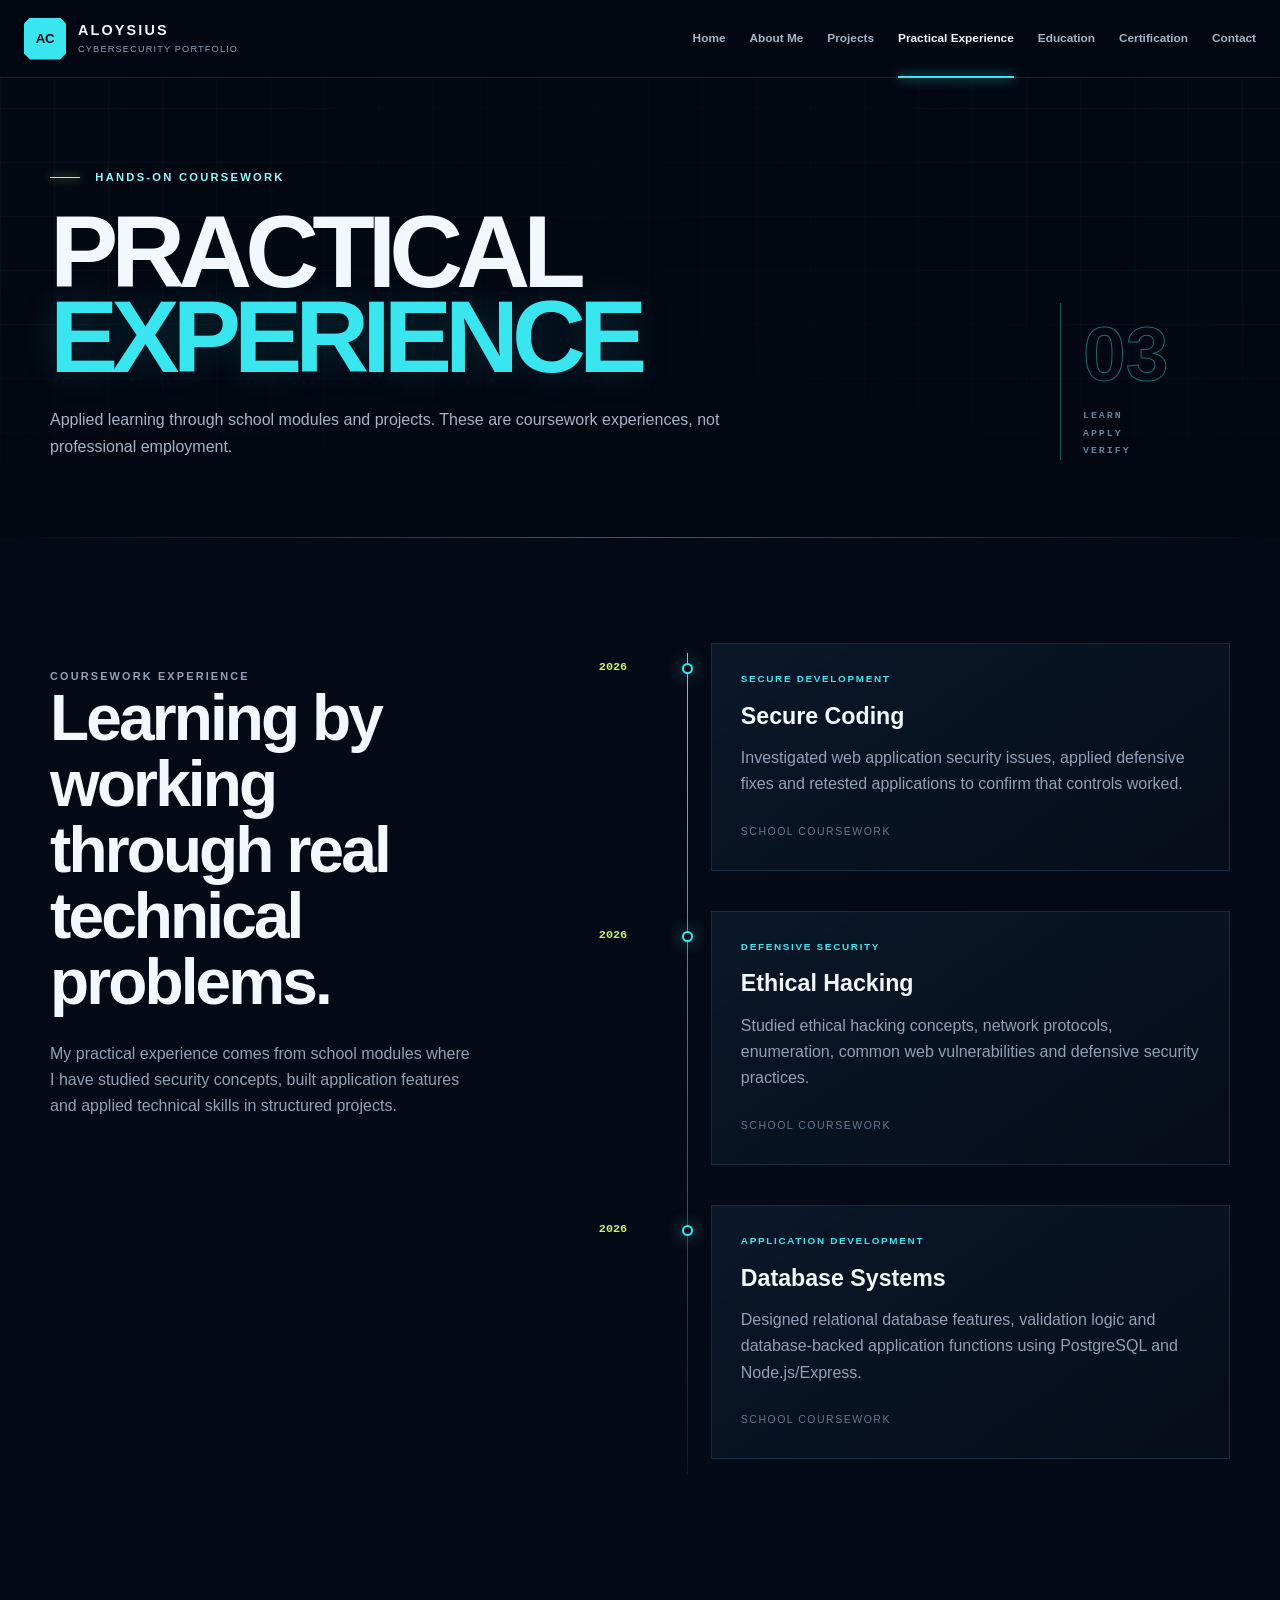
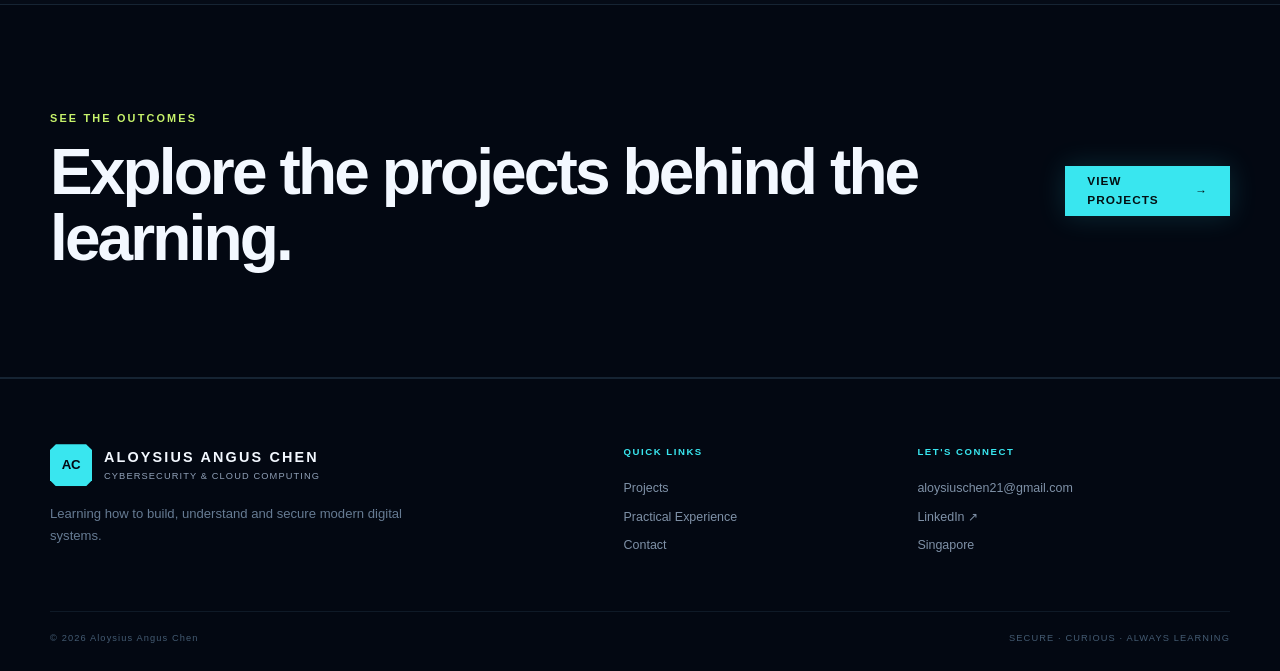
==== experience.html @ 610afe20 "Add personal portfolio website" ====
<!doctype html>
<html lang="en">
<head>
  <meta charset="utf-8">
  <meta name="viewport" content="width=device-width, initial-scale=1">
  <meta name="description" content="School and coursework practical experience in secure coding, ethical hacking and database systems.">
  <meta name="theme-color" content="#050b16">
  <title>Practical Experience | Aloysius Angus Chen</title>
  <link rel="stylesheet" href="styles.css">
</head>
<body data-page="experience">
  <a class="skip-link" href="#main-content">Skip to content</a>
  <header class="site-header"><div class="nav-shell"><a class="brand" href="index.html" aria-label="Aloysius Angus Chen, home"><span class="brand-mark">AC</span><span class="brand-copy"><strong>ALOYSIUS</strong><small>CYBERSECURITY PORTFOLIO</small></span></a><button class="menu-toggle" type="button" aria-expanded="false" aria-controls="site-nav"><span></span><span></span><span></span><span class="sr-only">Open navigation</span></button><nav class="site-nav" id="site-nav" aria-label="Primary navigation"><a href="index.html">Home</a><a href="about.html">About Me</a><a href="projects.html">Projects</a><a class="active" aria-current="page" href="experience.html">Practical Experience</a><a href="education.html">Education</a><a href="certifications.html">Certification</a><a href="contact.html">Contact</a></nav></div></header>
  <main id="main-content">
    <section class="page-hero grid-surface"><div class="container page-hero-layout"><div class="reveal"><p class="eyebrow"><span></span> HANDS-ON COURSEWORK</p><h1>PRACTICAL <span>EXPERIENCE</span></h1><p>Applied learning through school modules and projects. These are coursework experiences, not professional employment.</p></div><div class="page-marker reveal"><span>03</span><p>LEARN<br>APPLY<br>VERIFY</p></div></div></section>
    <section class="section"><div class="container experience-layout"><aside class="experience-aside reveal"><p class="kicker">COURSEWORK EXPERIENCE</p><h2>Learning by working through real technical problems.</h2><p>My practical experience comes from school modules where I have studied security concepts, built application features and applied technical skills in structured projects.</p></aside><div class="timeline">
      <article class="timeline-entry reveal"><div class="timeline-year">2026</div><div class="timeline-dot"></div><div class="timeline-content"><p>SECURE DEVELOPMENT</p><h3>Secure Coding</h3><p>Investigated web application security issues, applied defensive fixes and retested applications to confirm that controls worked.</p><span>School coursework</span></div></article>
      <article class="timeline-entry reveal"><div class="timeline-year">2026</div><div class="timeline-dot"></div><div class="timeline-content"><p>DEFENSIVE SECURITY</p><h3>Ethical Hacking</h3><p>Studied ethical hacking concepts, network protocols, enumeration, common web vulnerabilities and defensive security practices.</p><span>School coursework</span></div></article>
      <article class="timeline-entry reveal"><div class="timeline-year">2026</div><div class="timeline-dot"></div><div class="timeline-content"><p>APPLICATION DEVELOPMENT</p><h3>Database Systems</h3><p>Designed relational database features, validation logic and database-backed application functions using PostgreSQL and Node.js/Express.</p><span>School coursework</span></div></article>
    </div></div></section>
    <section class="section section-contrast"><div class="container compact-cta reveal"><div><p class="kicker">SEE THE OUTCOMES</p><h2>Explore the projects behind the learning.</h2></div><a class="button button-primary" href="projects.html">View Projects <span>&rarr;</span></a></div></section>
  </main>
  <footer class="site-footer"><div class="container footer-layout"><div><a class="brand footer-brand" href="index.html"><span class="brand-mark">AC</span><span class="brand-copy"><strong>ALOYSIUS ANGUS CHEN</strong><small>CYBERSECURITY &amp; CLOUD COMPUTING</small></span></a><p>Learning how to build, understand and secure modern digital systems.</p></div><div class="footer-links"><p>QUICK LINKS</p><a href="projects.html">Projects</a><a href="experience.html">Practical Experience</a><a href="contact.html">Contact</a></div><div class="footer-contact"><p>LET'S CONNECT</p><a href="mailto:aloysiuschen21@gmail.com">aloysiuschen21@gmail.com</a><a href="https://www.linkedin.com/in/aloysius-angus-chen" target="_blank" rel="noopener noreferrer">LinkedIn <span>&nearr;</span></a><span>Singapore</span></div></div><div class="container footer-bottom"><span>&copy; <span data-year></span> Aloysius Angus Chen</span><span>SECURE &middot; CURIOUS &middot; ALWAYS LEARNING</span></div></footer>
  <script src="script.js"></script>
</body>
</html>
---- styles.css ----
:root {
  --bg: #050b16;
  --bg-deep: #030812;
  --surface: #091526;
  --surface-soft: #0c1a2e;
  --cyan: #39e6ef;
  --cyan-soft: #94f7fa;
  --blue: #327bff;
  --lime: #c7f36b;
  --text: #f3f8ff;
  --muted: #91a1b8;
  --line: rgba(119, 181, 224, .16);
  --line-bright: rgba(57, 230, 239, .34);
  --glass: rgba(9, 21, 38, .74);
  --shadow: 0 25px 80px rgba(0, 0, 0, .3);
  --max: 1180px;
  --header: 78px;
}

* { box-sizing: border-box; }
html { scroll-behavior: smooth; }
body { margin: 0; min-width: 320px; color: var(--text); background: var(--bg); font-family: Inter, "Segoe UI", Arial, sans-serif; line-height: 1.65; -webkit-font-smoothing: antialiased; }
body::before { content: ""; position: fixed; inset: 0; pointer-events: none; z-index: 100; opacity: .18; background: linear-gradient(rgba(255,255,255,.015) 50%, transparent 50%); background-size: 100% 4px; }
body.menu-open { overflow: hidden; }
a { color: inherit; text-decoration: none; }
img { max-width: 100%; }
button { font: inherit; }
.container { width: min(var(--max), calc(100% - 48px)); margin-inline: auto; }
.sr-only { position: absolute !important; width: 1px; height: 1px; padding: 0; margin: -1px; overflow: hidden; clip: rect(0,0,0,0); white-space: nowrap; border: 0; }
.skip-link { position: fixed; top: 8px; left: 8px; z-index: 200; transform: translateY(-150%); padding: 10px 14px; color: #021014; background: var(--cyan); border-radius: 5px; font-weight: 800; }
.skip-link:focus { transform: none; }

.site-header { position: fixed; inset: 0 0 auto; z-index: 90; height: var(--header); background: rgba(3, 8, 18, .82); border-bottom: 1px solid var(--line); backdrop-filter: blur(18px); }
.nav-shell { width: min(1380px, calc(100% - 48px)); height: 100%; margin-inline: auto; display: flex; align-items: center; justify-content: space-between; gap: 34px; }
.brand { display: inline-flex; align-items: center; flex: 0 0 auto; gap: 12px; }
.brand-mark { width: 42px; height: 42px; display: grid; place-items: center; color: var(--bg-deep); background: var(--cyan); font-size: .83rem; font-weight: 900; letter-spacing: -.03em; clip-path: polygon(14% 0, 86% 0, 100% 14%, 100% 86%, 86% 100%, 14% 100%, 0 86%, 0 14%); box-shadow: 0 0 24px rgba(57, 230, 239, .3); }
.brand-copy { display: grid; line-height: 1.1; }
.brand-copy strong { font-size: .9rem; letter-spacing: .15em; }
.brand-copy small { margin-top: 5px; color: var(--muted); font-size: .58rem; letter-spacing: .12em; }
.site-nav { display: flex; align-items: stretch; align-self: stretch; gap: 24px; }
.site-nav a { position: relative; display: flex; align-items: center; color: #a7b5c9; font-size: .74rem; font-weight: 700; white-space: nowrap; transition: color .25s ease; }
.site-nav a::after { content: ""; position: absolute; left: 0; right: 100%; bottom: -1px; height: 2px; background: var(--cyan); box-shadow: 0 0 12px var(--cyan); transition: right .25s ease; }
.site-nav a:hover, .site-nav a:focus-visible, .site-nav a.active { color: var(--text); }
.site-nav a:hover::after, .site-nav a:focus-visible::after, .site-nav a.active::after { right: 0; }
.menu-toggle { display: none; width: 44px; height: 42px; border: 1px solid var(--line-bright); background: rgba(57, 230, 239, .04); cursor: pointer; padding: 11px 10px; }
.menu-toggle > span:not(.sr-only) { display: block; width: 100%; height: 2px; margin: 4px 0; background: var(--cyan); transition: transform .25s ease, opacity .25s ease; }
.menu-toggle.open > span:nth-child(1) { transform: translateY(6px) rotate(45deg); }
.menu-toggle.open > span:nth-child(2) { opacity: 0; }
.menu-toggle.open > span:nth-child(3) { transform: translateY(-6px) rotate(-45deg); }

.grid-surface { position: relative; isolation: isolate; overflow: hidden; background-color: var(--bg-deep); background-image: linear-gradient(rgba(57,230,239,.055) 1px, transparent 1px), linear-gradient(90deg, rgba(57,230,239,.055) 1px, transparent 1px); background-size: 54px 54px; }
.grid-surface::before { content: ""; position: absolute; inset: 0; z-index: -1; background: linear-gradient(90deg, rgba(3,8,18,.35), rgba(3,8,18,.78) 48%, rgba(3,8,18,.35)), linear-gradient(180deg, transparent 50%, var(--bg-deep)); }
.grid-surface::after { content: ""; position: absolute; inset: auto 0 0; height: 1px; background: linear-gradient(90deg, transparent, var(--cyan), transparent); opacity: .45; }
.ambient { position: absolute; z-index: -1; width: 500px; height: 500px; border-radius: 50%; filter: blur(110px); pointer-events: none; }
.ambient-one { top: 10%; right: 4%; background: rgba(24, 101, 255, .19); }
.ambient-two { bottom: 0; left: -10%; background: rgba(57, 230, 239, .1); }

.hero { min-height: 100vh; padding: calc(var(--header) + 80px) 0 84px; display: grid; align-items: center; }
.hero-layout { display: grid; grid-template-columns: minmax(0, 1.12fr) minmax(400px, .88fr); align-items: center; gap: clamp(50px, 8vw, 110px); }
.eyebrow { margin: 0 0 23px; color: var(--cyan-soft); font-size: .7rem; font-weight: 800; letter-spacing: .2em; }
.eyebrow > span { display: inline-block; width: 30px; height: 1px; margin: 0 10px 3px 0; background: var(--lime); box-shadow: 0 0 10px var(--lime); }
.hero h1, .page-hero h1, .contact-copy h1 { margin: 0; font-size: clamp(4rem, 8vw, 7.3rem); line-height: .83; letter-spacing: -.068em; font-weight: 900; }
.hero h1 > span, .page-hero h1 > span, .contact-copy h1 > span { color: var(--cyan); text-shadow: 0 0 36px rgba(57, 230, 239, .15); }
.hero-role { margin: 32px 0 5px; color: var(--text); font-size: clamp(1.1rem, 2.2vw, 1.5rem); font-weight: 750; letter-spacing: .01em; }
.hero-role em { color: var(--lime); font-style: normal; }
.hero-study { margin: 0; color: var(--muted); font-size: .93rem; }
.hero-intro { max-width: 670px; margin: 24px 0 0; color: #a9b7ca; font-size: 1rem; }
.button-row { display: flex; flex-wrap: wrap; gap: 12px; margin-top: 34px; }
.button { min-height: 50px; display: inline-flex; align-items: center; justify-content: center; gap: 18px; padding: 0 21px; border: 1px solid var(--line-bright); font-size: .74rem; font-weight: 850; letter-spacing: .08em; text-transform: uppercase; transition: transform .25s ease, background .25s ease, border-color .25s ease, color .25s ease; }
.button:hover, .button:focus-visible { transform: translateY(-3px); }
.button-primary { color: #031013; background: var(--cyan); border-color: var(--cyan); box-shadow: 0 0 28px rgba(57, 230, 239, .16); }
.button-primary:hover, .button-primary:focus-visible { background: var(--lime); border-color: var(--lime); }
.button-secondary { color: var(--text); background: rgba(255,255,255,.025); }
.button-secondary:hover, .button-secondary:focus-visible { border-color: var(--cyan); background: rgba(57,230,239,.07); }

.terminal-card { position: relative; border: 1px solid var(--line-bright); background: rgba(4, 13, 25, .86); box-shadow: var(--shadow), 0 0 60px rgba(35, 119, 255, .1), inset 0 1px 0 rgba(255,255,255,.04); backdrop-filter: blur(15px); }
.terminal-card::before, .terminal-card::after { content: ""; position: absolute; width: 38px; height: 38px; border-color: var(--lime); opacity: .7; }
.terminal-card::before { top: -8px; left: -8px; border-top: 1px solid; border-left: 1px solid; }
.terminal-card::after { right: -8px; bottom: -8px; border-right: 1px solid; border-bottom: 1px solid; }
.terminal-top { height: 48px; display: flex; align-items: center; gap: 7px; padding: 0 17px; border-bottom: 1px solid var(--line); }
.terminal-top > span { width: 7px; height: 7px; border-radius: 50%; background: #40516a; }
.terminal-top > span:first-child { background: var(--lime); box-shadow: 0 0 8px rgba(199,243,107,.5); }
.terminal-top p { margin-left: auto; color: #6f829c; font: 600 .64rem Consolas, monospace; letter-spacing: .08em; }
.terminal-body { padding: 27px 26px 25px; font: .82rem/1.95 Consolas, "Courier New", monospace; overflow: hidden; }
.terminal-body p { margin: 0; white-space: nowrap; }
.terminal-body .indent { padding-left: 25px; }
.line-number { display: inline-block; width: 33px; color: #344a63; user-select: none; }
.code-key { color: var(--cyan); }
.code-symbol, .code-bracket { color: #7386a0; }
.code-value { color: #d4e9ab; }
.status-value { color: var(--lime); }
.status-value i { display: inline-block; width: 6px; height: 6px; margin-right: 8px; border-radius: 50%; background: var(--lime); box-shadow: 0 0 10px var(--lime); }
.terminal-footer { display: flex; justify-content: space-between; padding: 11px 17px; color: #54718d; border-top: 1px solid var(--line); background: rgba(12,33,53,.35); font: 700 .58rem Consolas, monospace; letter-spacing: .16em; }
.scroll-cue { position: absolute; bottom: 28px; left: 50%; transform: translateX(-50%); display: grid; justify-items: center; gap: 8px; color: #668099; font-size: .55rem; letter-spacing: .25em; }
.scroll-cue span { display: block; width: 1px; height: 32px; background: linear-gradient(var(--cyan), transparent); }

.section { padding: 105px 0; position: relative; }
.section-contrast { background: var(--bg-deep); border-block: 1px solid var(--line); }
.kicker { margin: 0 0 12px; color: var(--lime); font-size: .68rem; font-weight: 850; letter-spacing: .2em; }
.section-heading { display: grid; grid-template-columns: minmax(0, 1.3fr) minmax(260px, .7fr); align-items: end; gap: 80px; margin-bottom: 52px; }
.section-heading h2, .about-statement h2, .direction-card h2, .experience-aside h2, .project-list-heading h2, .skills-intro h2, .certificate-heading h2, .compact-cta h2 { margin: 0; font-size: clamp(2.15rem, 5vw, 4rem); line-height: 1.03; letter-spacing: -.045em; }
.section-heading > p, .skills-intro > p, .experience-aside > p { margin: 0; color: var(--muted); }
.link-card-grid { display: grid; grid-template-columns: repeat(4, 1fr); gap: 16px; }
.link-card { position: relative; min-height: 315px; overflow: hidden; display: flex; flex-direction: column; padding: 26px; background: linear-gradient(145deg, rgba(14,33,55,.82), rgba(6,15,28,.85)); border: 1px solid var(--line); box-shadow: inset 0 1px rgba(255,255,255,.025); transition: transform .3s ease, border-color .3s ease, box-shadow .3s ease; }
.link-card::before { content: ""; position: absolute; left: 0; bottom: 0; width: 0; height: 2px; background: var(--cyan); box-shadow: 0 0 15px var(--cyan); transition: width .35s ease; }
.link-card:hover, .link-card:focus-visible { transform: translateY(-7px); border-color: var(--line-bright); box-shadow: var(--shadow); }
.link-card:hover::before, .link-card:focus-visible::before { width: 100%; }
.card-index { align-self: flex-end; color: #3a5772; font: 700 .68rem Consolas, monospace; }
.card-icon { width: 48px; height: 48px; display: grid; place-items: center; margin: 26px 0 25px; color: var(--cyan); border: 1px solid var(--line-bright); background: rgba(57,230,239,.04); font: 800 .72rem Consolas, monospace; }
.link-card h3 { margin: 0; font-size: 1.22rem; letter-spacing: -.02em; }
.link-card p { margin: 10px 0 24px; color: var(--muted); font-size: .87rem; }
.link-card b { margin-top: auto; color: var(--cyan-soft); font-size: .68rem; letter-spacing: .08em; text-transform: uppercase; }
.link-card b span { margin-left: 6px; transition: margin .25s ease; }
.link-card:hover b span { margin-left: 12px; }

.page-hero { min-height: 470px; padding: calc(var(--header) + 90px) 0 78px; display: grid; align-items: center; }
.page-hero-layout { display: grid; grid-template-columns: minmax(0, 1fr) auto; align-items: end; gap: 70px; }
.page-hero h1 { font-size: clamp(3.8rem, 8vw, 7rem); }
.page-hero h1 span { display: block; }
.page-hero-layout > div:first-child > p:last-child { max-width: 680px; margin: 28px 0 0; color: #a4b4c9; font-size: 1rem; }
.page-marker { min-width: 170px; padding: 20px 0 0 22px; border-left: 1px solid var(--line-bright); }
.page-marker > span { display: block; color: transparent; -webkit-text-stroke: 1px rgba(57,230,239,.45); font-size: 4.8rem; font-weight: 900; line-height: .8; }
.page-marker p { margin: 22px 0 0; color: #668099; font: 700 .62rem/1.8 Consolas, monospace; letter-spacing: .2em; }

.about-layout { display: grid; grid-template-columns: .8fr 1.2fr; gap: clamp(50px, 9vw, 130px); }
.about-statement h2 { max-width: 480px; }
.about-copy { padding-left: 30px; border-left: 1px solid var(--line); }
.about-copy p { color: var(--muted); }
.about-copy .large-copy { margin-top: 0; color: #dfeafa; font-size: 1.2rem; }
.about-copy strong { color: var(--cyan-soft); }
.focus-card-grid { display: grid; grid-template-columns: repeat(3, 1fr); gap: 18px; }
.focus-card { min-height: 350px; display: flex; flex-direction: column; padding: 30px; border: 1px solid var(--line); background: linear-gradient(150deg, rgba(12,30,50,.78), rgba(5,13,25,.85)); transition: transform .3s ease, border-color .3s ease; }
.focus-card:hover { transform: translateY(-5px); border-color: var(--line-bright); }
.focus-top { display: flex; align-items: center; justify-content: space-between; color: var(--cyan); font: 700 .7rem Consolas, monospace; }
.focus-top i { width: 7px; height: 7px; border: 1px solid var(--lime); transform: rotate(45deg); }
.focus-card h3 { margin: 78px 0 14px; font-size: 1.35rem; }
.focus-card > p { margin: 0 0 28px; color: var(--muted); font-size: .9rem; }
.mini-tags { display: flex; flex-wrap: wrap; gap: 7px; margin-top: auto; }
.mini-tags span { padding: 5px 8px; color: #7e94ab; border: 1px solid var(--line); font-size: .62rem; }
.direction-section { padding-top: 75px; }
.direction-card { display: grid; grid-template-columns: 1fr 1fr auto; align-items: center; gap: 55px; padding: 48px; border: 1px solid var(--line-bright); background: radial-gradient(circle at 80% 0, rgba(50,123,255,.15), transparent 35%), var(--surface); }
.direction-card > p { color: var(--muted); }

.projects-section { padding-top: 80px; }
.featured-project { display: grid; grid-template-columns: minmax(340px, .78fr) minmax(0, 1.22fr); align-items: center; border: 1px solid var(--line-bright); background: linear-gradient(140deg, rgba(10,28,48,.9), rgba(4,12,23,.9)); box-shadow: var(--shadow); }
.project-visual { position: relative; overflow: hidden; background: #07101e; border-bottom: 1px solid var(--line); }
.project-visual a { position: relative; display: block; }
.project-visual img { width: 100%; height: auto; display: block; object-fit: contain; transition: filter .3s ease, transform .45s ease; }
.project-visual a > span { position: absolute; right: 14px; bottom: 14px; display: inline-flex; align-items: center; gap: 9px; padding: 8px 11px; color: #041014; background: rgba(57,230,239,.94); font-size: .63rem; font-weight: 850; letter-spacing: .07em; text-transform: uppercase; opacity: 0; transform: translateY(6px); transition: opacity .25s ease, transform .25s ease; }
.project-visual a:hover img, .project-visual a:focus-visible img { filter: brightness(.8); transform: scale(1.008); }
.project-visual a:hover > span, .project-visual a:focus-visible > span { opacity: 1; transform: none; }
.project-visual-tall { align-self: stretch; border: 0; border-right: 1px solid var(--line); }
.project-visual-tall a { height: 100%; display: grid; place-items: center; }
.project-visual-tall img { max-height: 760px; width: 100%; height: 100%; object-fit: contain; }
.featured-copy { padding: clamp(35px, 6vw, 70px); }
.project-label { display: flex; align-items: center; gap: 10px; color: var(--cyan); font-size: .64rem; font-weight: 850; letter-spacing: .16em; }
.project-label i { width: 25px; height: 1px; background: #355270; }
.project-label b { color: #71879f; }
.featured-copy h2 { margin: 20px 0; font-size: clamp(2.2rem, 4.5vw, 4.1rem); line-height: 1; letter-spacing: -.05em; }
.featured-copy h2 span { display: block; color: var(--cyan-soft); font-size: .48em; letter-spacing: -.02em; }
.featured-copy > p { color: #a6b7cb; }
.coverage { display: grid; grid-template-columns: 120px 1fr; gap: 25px; margin: 30px 0; padding: 25px 0; border-block: 1px solid var(--line); }
.coverage > p { margin: 0; color: var(--lime); font-size: .62rem; font-weight: 850; letter-spacing: .16em; }
.coverage ul { display: grid; grid-template-columns: 1fr 1fr; gap: 8px 20px; margin: 0; padding: 0; list-style: none; color: #aebed0; font-size: .82rem; }
.coverage li::before { content: "+"; margin-right: 8px; color: var(--cyan); }
.tag-list { display: flex; flex-wrap: wrap; gap: 8px; }
.tag-list span { padding: 6px 9px; color: #92abc1; border: 1px solid var(--line); background: rgba(57,230,239,.025); font: 650 .65rem Consolas, monospace; }
.project-list-heading { margin: 100px 0 35px; }
.project-grid { display: grid; grid-template-columns: 1fr 1fr; gap: 24px; }
.project-card { overflow: hidden; border: 1px solid var(--line); background: linear-gradient(145deg, rgba(11,26,45,.78), rgba(5,14,26,.86)); transition: transform .3s ease, border-color .3s ease; }
.project-card:hover { transform: translateY(-5px); border-color: var(--line-bright); }
.project-card-body { position: relative; padding: 28px; }
.project-number { position: absolute; top: 20px; right: 24px; color: #2e4d68; font: 700 2.7rem Consolas, monospace; }
.project-category { margin: 0 0 11px; color: var(--lime); font-size: .64rem; font-weight: 800; letter-spacing: .16em; }
.project-card h3 { position: relative; max-width: 80%; margin: 0 0 10px; font-size: 1.35rem; }
.project-card-body > p:not(.project-category) { min-height: 54px; margin: 0 0 24px; color: var(--muted); font-size: .9rem; }

.experience-layout { display: grid; grid-template-columns: .8fr 1.2fr; align-items: start; gap: clamp(60px, 10vw, 145px); }
.experience-aside { position: sticky; top: calc(var(--header) + 45px); }
.experience-aside > p { margin-top: 25px; }
.timeline { position: relative; }
.timeline::before { content: ""; position: absolute; top: 10px; bottom: 25px; left: 88px; width: 1px; background: linear-gradient(var(--cyan), rgba(57,230,239,.08)); }
.timeline-entry { display: grid; grid-template-columns: 65px 47px 1fr; align-items: start; padding-bottom: 40px; }
.timeline-year { padding-top: 17px; color: var(--lime); font: 700 .74rem Consolas, monospace; }
.timeline-dot { position: relative; z-index: 1; width: 11px; height: 11px; margin: 20px auto 0; border: 2px solid var(--cyan); border-radius: 50%; background: var(--bg); box-shadow: 0 0 15px rgba(57,230,239,.5); }
.timeline-content { padding: 27px 29px; border: 1px solid var(--line); background: linear-gradient(145deg, rgba(12,29,49,.72), rgba(6,15,27,.78)); }
.timeline-content > p:first-child { margin: 0; color: var(--cyan); font-size: .62rem; font-weight: 800; letter-spacing: .17em; }
.timeline-content h3 { margin: 9px 0 10px; font-size: 1.45rem; }
.timeline-content h3 + p { margin: 0 0 19px; color: var(--muted); }
.timeline-content > span { color: #607990; font-size: .66rem; text-transform: uppercase; letter-spacing: .14em; }
.compact-cta { display: flex; align-items: center; justify-content: space-between; gap: 50px; }

.education-list { display: grid; gap: 24px; }
.education-card { position: relative; overflow: hidden; display: grid; grid-template-columns: 160px 1fr; gap: 55px; padding: 50px; border: 1px solid var(--line); background: linear-gradient(135deg, rgba(12,29,49,.78), rgba(5,14,26,.85)); }
.education-card.current { border-color: var(--line-bright); }
.education-card.current::before { content: ""; position: absolute; top: 0; left: 0; bottom: 0; width: 3px; background: var(--cyan); box-shadow: 0 0 18px var(--cyan); }
.education-year { display: flex; flex-direction: column; align-items: center; color: #9bb1c7; font: 700 .76rem Consolas, monospace; }
.education-year i { width: 1px; height: 70px; margin: 13px 0; background: linear-gradient(var(--cyan), #24425e); }
.education-status { display: inline-flex; align-items: center; gap: 8px; margin-bottom: 20px; color: var(--lime); font-size: .62rem; font-weight: 850; letter-spacing: .16em; }
.education-status i { width: 7px; height: 7px; border-radius: 50%; background: var(--lime); box-shadow: 0 0 10px var(--lime); }
.education-main h2 { margin: 0; font-size: clamp(2rem, 4.5vw, 3.4rem); letter-spacing: -.04em; line-height: 1.05; }
.education-specialisation { color: var(--muted); }
.education-specialisation strong { color: var(--cyan-soft); }
.education-meta { display: flex; flex-wrap: wrap; gap: 50px; margin-top: 33px; padding-top: 25px; border-top: 1px solid var(--line); }
.education-meta span { display: grid; color: #c5d1df; font-size: .86rem; }
.education-meta small { margin-bottom: 5px; color: #60758d; font-size: .58rem; font-weight: 800; letter-spacing: .14em; }
.education-number { position: absolute; right: 25px; bottom: 4px; color: rgba(57,230,239,.05); font-size: 7rem; font-weight: 900; line-height: 1; }

.certificate-heading { margin-bottom: 32px; }
.certificate-card { position: relative; overflow: hidden; min-height: 260px; display: grid; grid-template-columns: 180px 1fr; align-items: center; gap: 50px; padding: 50px; border: 1px solid var(--line-bright); background: radial-gradient(circle at 78% 20%, rgba(50,123,255,.16), transparent 28%), linear-gradient(135deg, rgba(13,34,56,.9), rgba(5,14,26,.9)); box-shadow: var(--shadow); }
.certificate-badge { position: relative; width: 140px; height: 140px; display: grid; place-items: center; border: 1px solid var(--cyan); transform: rotate(45deg); }
.certificate-badge::before { content: ""; position: absolute; inset: 10px; border: 1px solid rgba(57,230,239,.25); }
.certificate-badge span { color: var(--cyan); font-size: .68rem; font-weight: 900; letter-spacing: .12em; transform: rotate(-45deg); }
.certificate-badge i { position: absolute; width: 7px; height: 7px; border-radius: 50%; background: var(--lime); box-shadow: 0 0 12px var(--lime); }
.certificate-copy > p { margin: 0; color: var(--lime); font-size: .65rem; font-weight: 850; letter-spacing: .18em; }
.certificate-copy h2 { margin: 13px 0 10px; font-size: clamp(2rem, 4.5vw, 3.5rem); line-height: 1.04; letter-spacing: -.04em; }
.certificate-copy > span { color: var(--muted); }
.certificate-code { position: absolute; right: 25px; bottom: 5px; color: rgba(57,230,239,.06); font-size: 8rem; font-weight: 900; line-height: 1; }
.skills-layout { display: grid; grid-template-columns: .72fr 1.28fr; gap: clamp(60px, 9vw, 125px); }
.skills-intro > p { margin-top: 22px; }
.skill-groups { display: grid; }
.skill-group { display: grid; grid-template-columns: 160px 1fr; gap: 25px; padding: 28px 0; border-top: 1px solid var(--line); }
.skill-group:last-child { border-bottom: 1px solid var(--line); }
.skill-group > div:first-child { display: flex; align-items: baseline; gap: 14px; }
.skill-group > div:first-child span { color: var(--cyan); font: 700 .64rem Consolas, monospace; }
.skill-group h3 { margin: 0; font-size: 1rem; }
.tag-list-large span { padding: 8px 11px; }

.contact-hero { min-height: calc(100vh - 260px); padding: calc(var(--header) + 95px) 0 100px; display: grid; align-items: center; }
.contact-layout { display: grid; grid-template-columns: 1fr .86fr; align-items: center; gap: clamp(60px, 10vw, 140px); }
.contact-copy h1 { font-size: clamp(4rem, 8vw, 7.5rem); }
.contact-copy h1 span { display: block; }
.contact-copy > p:not(.eyebrow) { max-width: 620px; margin: 32px 0; color: #a7b6c9; font-size: 1.06rem; }
.availability { display: flex; align-items: center; gap: 10px; color: var(--lime); font-size: .64rem; font-weight: 800; letter-spacing: .15em; }
.availability i { width: 8px; height: 8px; border-radius: 50%; background: var(--lime); box-shadow: 0 0 12px var(--lime); }
.contact-panel { border: 1px solid var(--line-bright); background: rgba(7,18,32,.82); box-shadow: var(--shadow); backdrop-filter: blur(14px); }
.contact-panel-top { display: flex; justify-content: space-between; align-items: center; padding: 17px 20px; border-bottom: 1px solid var(--line); color: #66839e; font: 700 .63rem Consolas, monospace; letter-spacing: .13em; }
.contact-panel-top i { width: 7px; height: 7px; border-radius: 50%; background: var(--cyan); box-shadow: 0 0 10px var(--cyan); }
.contact-panel > a, .contact-panel > div:not(.contact-panel-top) { display: grid; grid-template-columns: 1fr auto; gap: 7px 20px; padding: 26px; border-bottom: 1px solid var(--line); transition: background .25s ease; }
.contact-panel > a:hover, .contact-panel > a:focus-visible { background: rgba(57,230,239,.055); }
.contact-panel small { grid-column: 1; color: var(--lime); font-size: .58rem; font-weight: 850; letter-spacing: .16em; }
.contact-panel strong { grid-column: 1; overflow-wrap: anywhere; font-size: .9rem; }
.contact-panel a > span, .contact-panel > div:not(.contact-panel-top) > span { grid-column: 2; grid-row: 1 / 3; align-self: center; color: var(--cyan); }

.site-footer { padding: 65px 0 25px; background: #030812; border-top: 1px solid var(--line); }
.footer-layout { display: grid; grid-template-columns: 1.5fr .65fr .95fr; gap: 80px; }
.footer-brand { margin-bottom: 17px; }
.footer-layout > div:first-child > p { max-width: 390px; margin: 0; color: #667b93; font-size: .82rem; }
.footer-links, .footer-contact { display: flex; flex-direction: column; align-items: flex-start; gap: 8px; font-size: .78rem; }
.footer-links > p, .footer-contact > p { margin: 0 0 10px; color: var(--cyan); font-size: .6rem; font-weight: 850; letter-spacing: .16em; }
.footer-links a, .footer-contact a, .footer-contact > span { color: #7f91a7; transition: color .2s ease; overflow-wrap: anywhere; }
.footer-links a:hover, .footer-contact a:hover { color: var(--text); }
.footer-bottom { display: flex; justify-content: space-between; margin-top: 55px; padding-top: 19px; color: #445b72; border-top: 1px solid rgba(119,181,224,.1); font-size: .58rem; letter-spacing: .12em; }

.reveal { opacity: 0; transform: translateY(20px); transition: opacity .65s ease, transform .65s ease; }
.reveal.visible { opacity: 1; transform: none; }

@media (max-width: 1120px) {
  .nav-shell { width: min(var(--max), calc(100% - 38px)); }
  .site-nav { gap: 16px; }
  .site-nav a { font-size: .68rem; }
  .brand-copy { display: none; }
  .hero-layout { grid-template-columns: 1fr 420px; gap: 45px; }
  .link-card-grid { grid-template-columns: 1fr 1fr; }
}

@media (max-width: 1040px) {
  .brand-copy { display: grid; }
  .menu-toggle { display: block; }
  .site-nav { position: fixed; inset: var(--header) 0 auto; max-height: 0; overflow: hidden; display: grid; align-content: start; gap: 0; padding: 0 24px; background: rgba(3,8,18,.98); border-bottom: 1px solid transparent; opacity: 0; transition: max-height .35s ease, opacity .25s ease, padding .35s ease, border-color .35s ease; }
  .site-nav.open { max-height: calc(100vh - var(--header)); overflow-y: auto; padding-block: 14px 24px; border-color: var(--line); opacity: 1; }
  .site-nav a { min-height: 48px; border-bottom: 1px solid rgba(119,181,224,.08); font-size: .78rem; }
  .site-nav a::after { right: auto; width: 0; }
  .site-nav a.active::after, .site-nav a:hover::after { width: 30px; }
  .hero { min-height: auto; }
  .hero-layout { grid-template-columns: 1fr; }
  .terminal-card { width: min(620px, 100%); }
  .scroll-cue { display: none; }
  .focus-card-grid { grid-template-columns: 1fr 1fr; }
  .focus-card:last-child { grid-column: 1 / -1; }
  .direction-card { grid-template-columns: 1fr 1fr; }
  .direction-card .button { grid-column: 1 / -1; justify-self: start; }
  .featured-project { grid-template-columns: 1fr; }
  .project-visual-tall { border-right: 0; border-bottom: 1px solid var(--line); }
  .project-visual-tall img { max-height: 700px; width: auto; max-width: 100%; }
  .experience-layout { grid-template-columns: 1fr; gap: 55px; }
  .experience-aside { position: static; }
  .skills-layout { grid-template-columns: 1fr; gap: 45px; }
  .contact-layout { grid-template-columns: 1fr; }
  .contact-panel { width: min(680px, 100%); }
}

@media (max-width: 760px) {
  :root { --header: 70px; }
  .container { width: min(100% - 32px, var(--max)); }
  .nav-shell { width: calc(100% - 30px); }
  .brand-mark { width: 38px; height: 38px; }
  .brand-copy strong { font-size: .75rem; }
  .brand-copy small { font-size: .5rem; }
  .section { padding: 78px 0; }
  .hero { padding-top: calc(var(--header) + 62px); }
  .hero h1, .contact-copy h1 { font-size: clamp(3.2rem, 17vw, 5rem); }
  .hero-role { margin-top: 27px; }
  .terminal-body { padding-inline: 15px; font-size: clamp(.62rem, 2.75vw, .8rem); }
  .line-number { width: 27px; }
  .terminal-body .indent { padding-left: 13px; }
  .section-heading { grid-template-columns: 1fr; gap: 18px; margin-bottom: 38px; }
  .link-card-grid { grid-template-columns: 1fr; }
  .link-card { min-height: 280px; }
  .page-hero { min-height: 410px; padding-top: calc(var(--header) + 70px); }
  .page-hero-layout { grid-template-columns: 1fr; gap: 35px; }
  .page-hero h1 { font-size: clamp(3.2rem, 15vw, 5rem); }
  .page-marker { display: none; }
  .about-layout { grid-template-columns: 1fr; gap: 45px; }
  .about-copy { padding-left: 0; border-left: 0; }
  .focus-card-grid { grid-template-columns: 1fr; }
  .focus-card:last-child { grid-column: auto; }
  .focus-card { min-height: 300px; }
  .direction-card { grid-template-columns: 1fr; gap: 25px; padding: 30px; }
  .direction-card .button { grid-column: auto; }
  .featured-copy { padding: 30px 22px; }
  .coverage { grid-template-columns: 1fr; gap: 12px; }
  .coverage ul { grid-template-columns: 1fr; }
  .project-grid { grid-template-columns: 1fr; }
  .project-card-body > p:not(.project-category) { min-height: 0; }
  .project-visual a > span { opacity: 1; transform: none; }
  .compact-cta { align-items: flex-start; flex-direction: column; }
  .education-card { grid-template-columns: 1fr; gap: 30px; padding: 32px 24px; }
  .education-year { flex-direction: row; justify-content: flex-start; }
  .education-year i { width: 45px; height: 1px; margin: 0 12px; }
  .education-meta { gap: 24px; }
  .certificate-card { grid-template-columns: 1fr; gap: 45px; padding: 45px 28px; }
  .certificate-badge { margin-left: 20px; width: 110px; height: 110px; }
  .skill-group { grid-template-columns: 1fr; }
  .contact-hero { min-height: auto; padding-top: calc(var(--header) + 75px); }
  .footer-layout { grid-template-columns: 1fr; gap: 35px; }
  .footer-bottom { align-items: flex-start; flex-direction: column; gap: 8px; }
}

@media (max-width: 430px) {
  .brand-copy small { display: none; }
  .hero h1, .page-hero h1, .contact-copy h1 { font-size: clamp(2.85rem, 15vw, 4rem); }
  .button-row .button { width: 100%; }
  .terminal-body { overflow-x: auto; }
  .project-card h3 { max-width: 100%; padding-right: 48px; }
  .timeline::before { left: 0; }
  .timeline-entry { grid-template-columns: 20px 1fr; }
  .timeline-year { grid-column: 2; padding: 0 0 8px; }
  .timeline-dot { grid-column: 1; grid-row: 1 / 3; margin: 6px 0 0 -5px; }
  .timeline-content { grid-column: 2; padding: 23px 20px; }
  .contact-panel > a, .contact-panel > div:not(.contact-panel-top) { padding: 21px 18px; }
  .contact-panel strong { font-size: .78rem; }
}

@media (prefers-reduced-motion: reduce) {
  html { scroll-behavior: auto; }
  *, *::before, *::after { animation-duration: .01ms !important; animation-iteration-count: 1 !important; transition-duration: .01ms !important; }
  .reveal { opacity: 1; transform: none; }
}
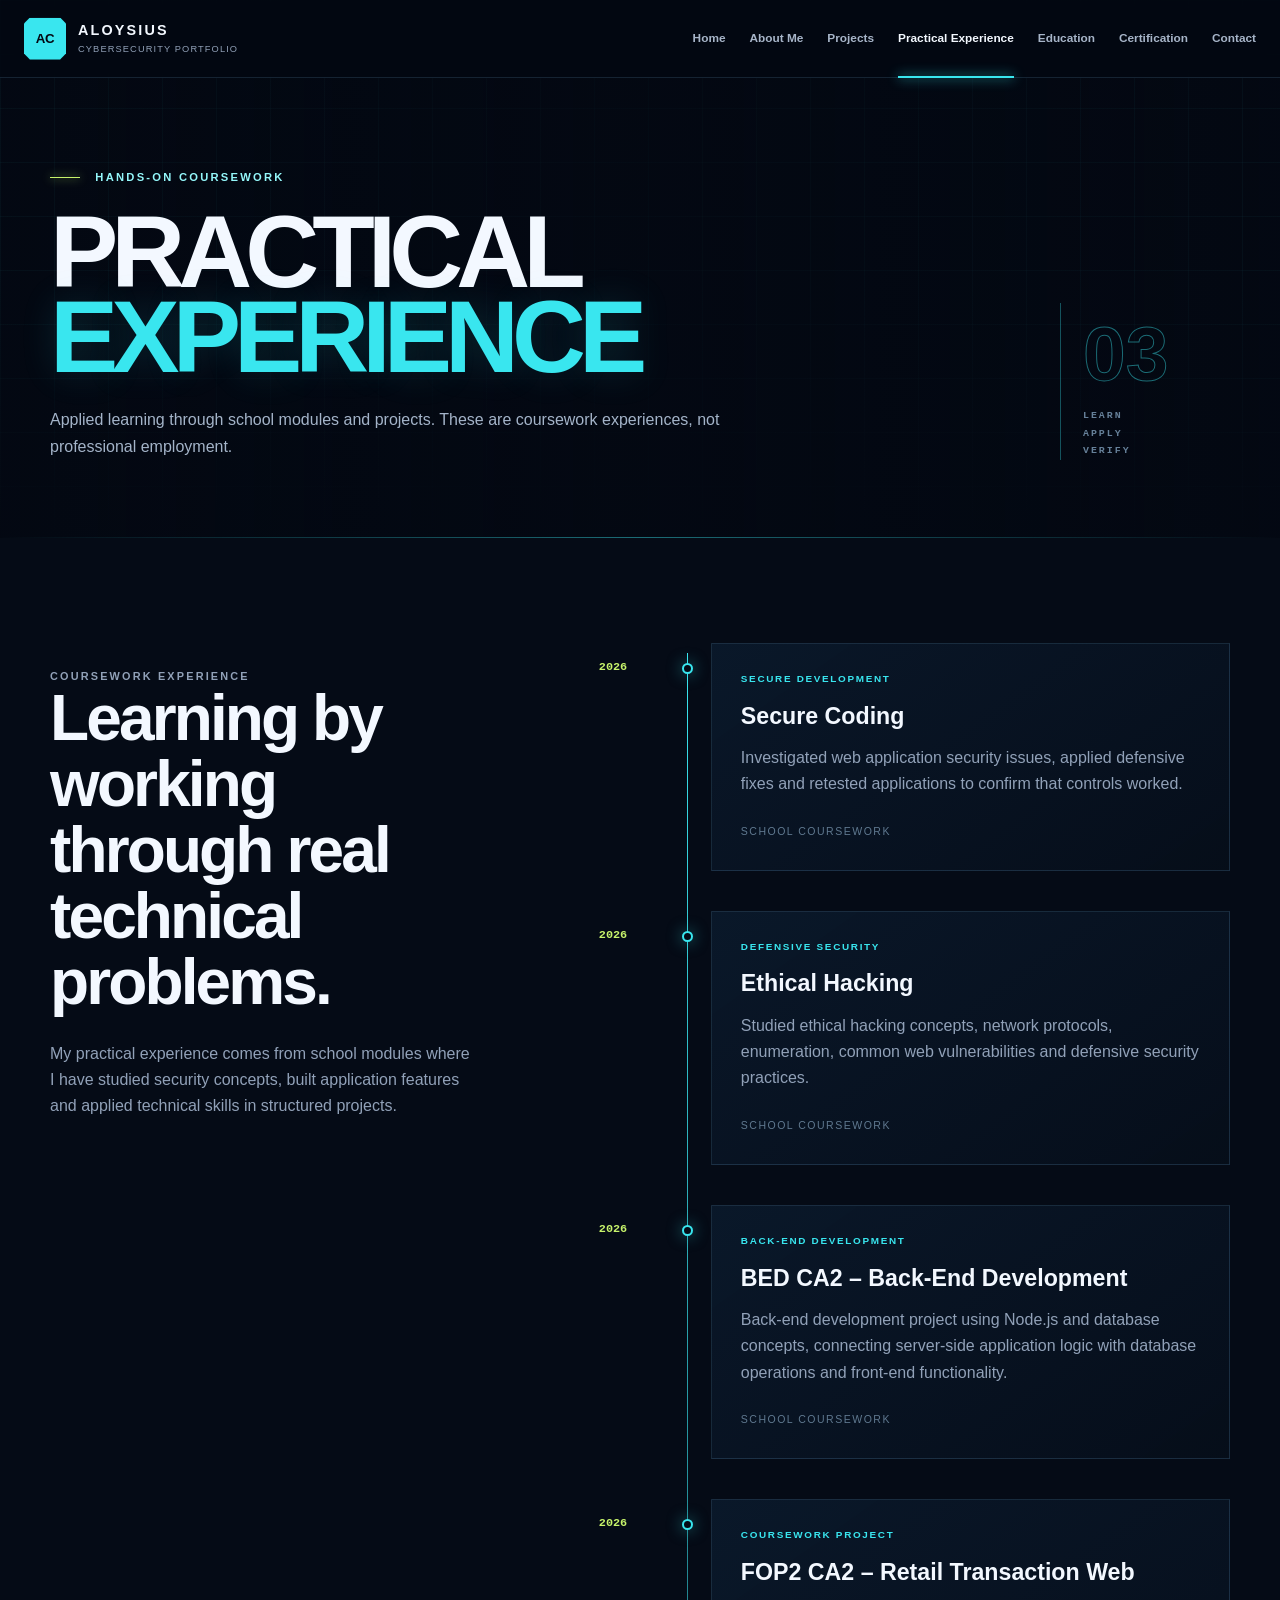
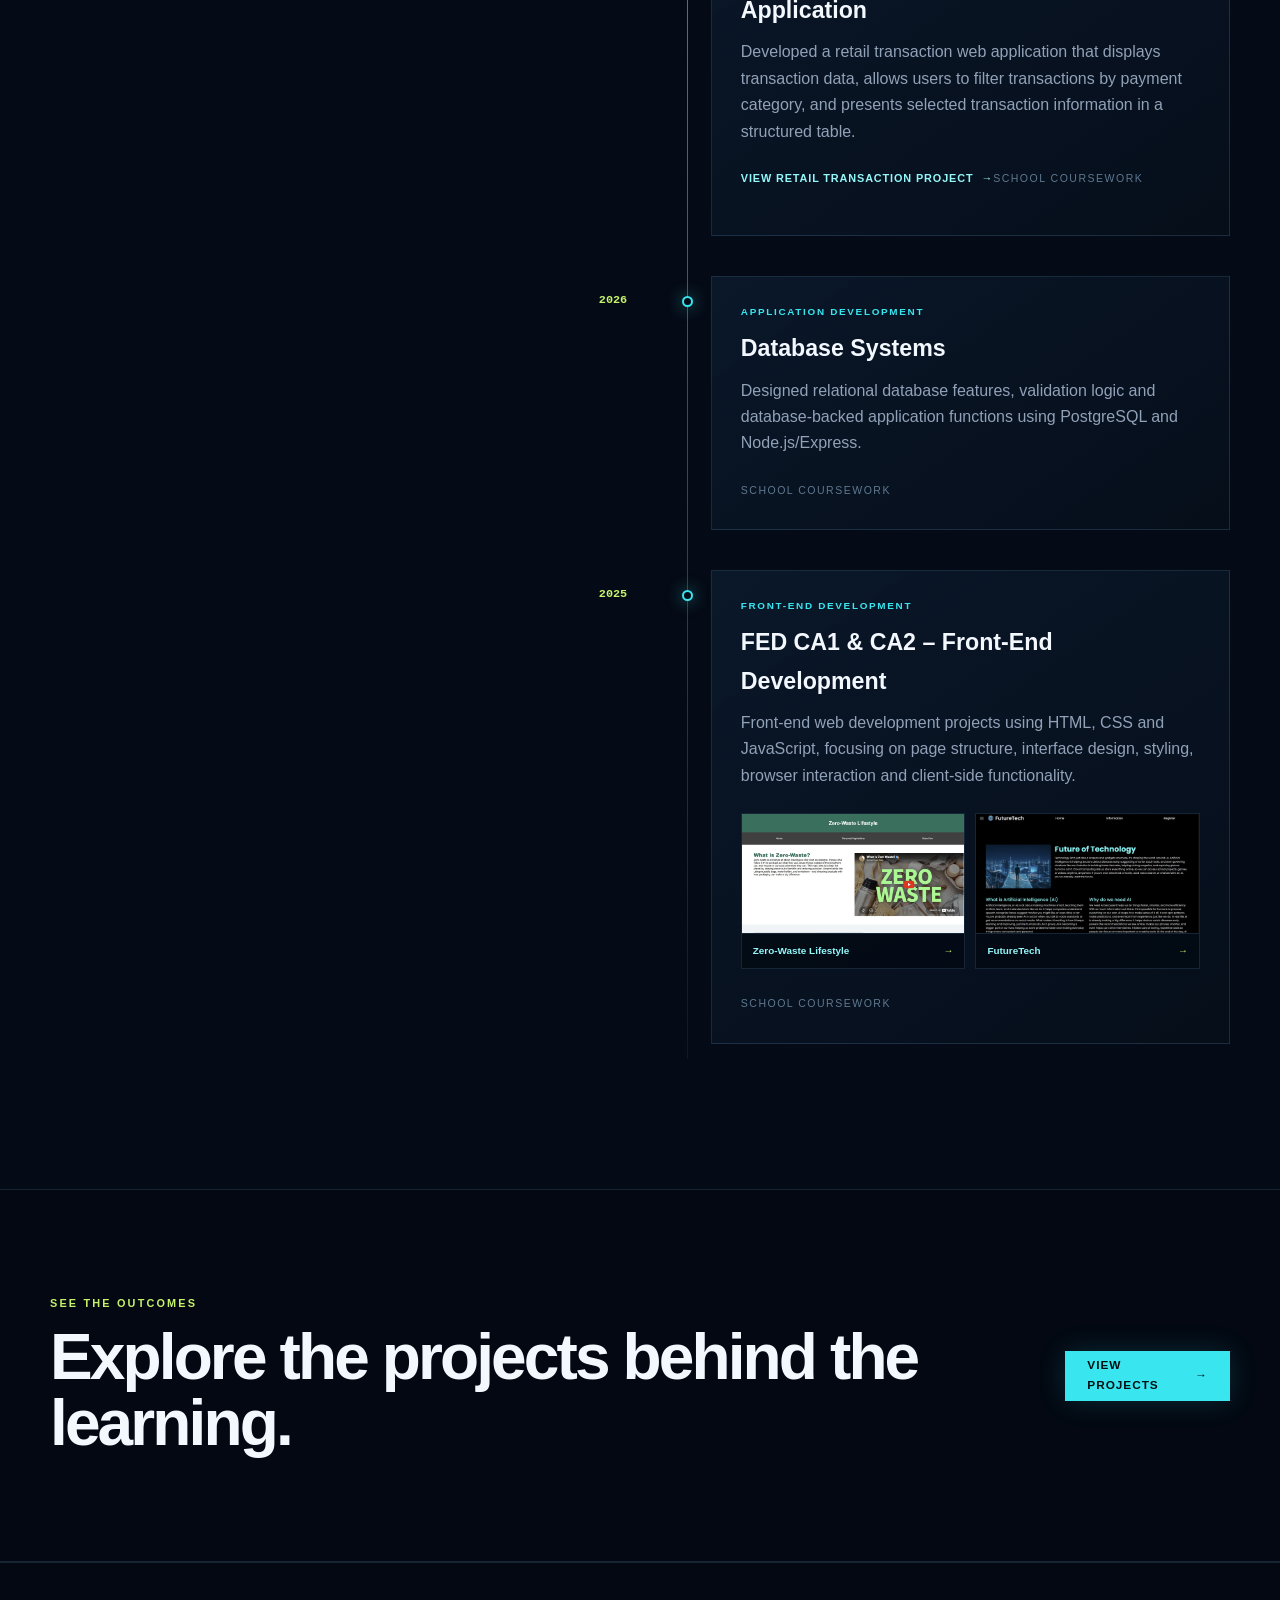
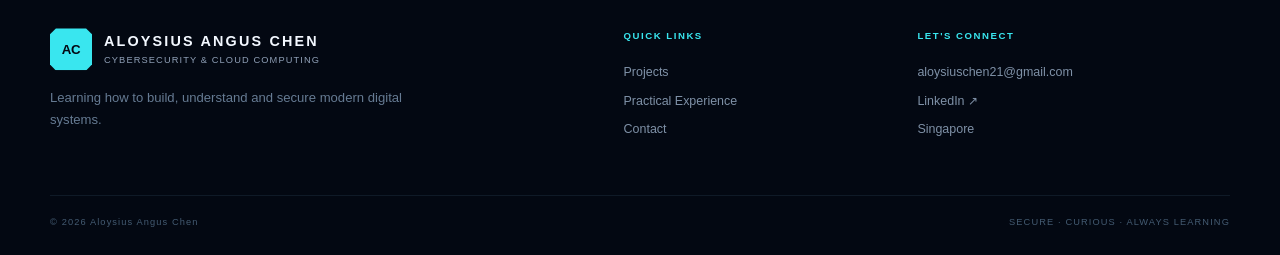
==== commit 807d75de: "Add BED FED and FOP2 coursework experience" ====
--- a/experience.html
+++ b/experience.html
@@ -3,7 +3,7 @@
 <head>
   <meta charset="utf-8">
   <meta name="viewport" content="width=device-width, initial-scale=1">
-  <meta name="description" content="School and coursework practical experience in secure coding, ethical hacking and database systems.">
+  <meta name="description" content="School and coursework practical experience in secure coding, ethical hacking, front-end, back-end and database development.">
   <meta name="theme-color" content="#050b16">
   <title>Practical Experience | Aloysius Angus Chen</title>
   <link rel="stylesheet" href="styles.css">
@@ -16,7 +16,10 @@
     <section class="section"><div class="container experience-layout"><aside class="experience-aside reveal"><p class="kicker">COURSEWORK EXPERIENCE</p><h2>Learning by working through real technical problems.</h2><p>My practical experience comes from school modules where I have studied security concepts, built application features and applied technical skills in structured projects.</p></aside><div class="timeline">
       <article class="timeline-entry reveal"><div class="timeline-year">2026</div><div class="timeline-dot"></div><div class="timeline-content"><p>SECURE DEVELOPMENT</p><h3>Secure Coding</h3><p>Investigated web application security issues, applied defensive fixes and retested applications to confirm that controls worked.</p><span>School coursework</span></div></article>
       <article class="timeline-entry reveal"><div class="timeline-year">2026</div><div class="timeline-dot"></div><div class="timeline-content"><p>DEFENSIVE SECURITY</p><h3>Ethical Hacking</h3><p>Studied ethical hacking concepts, network protocols, enumeration, common web vulnerabilities and defensive security practices.</p><span>School coursework</span></div></article>
+      <article class="timeline-entry reveal"><div class="timeline-year">2026</div><div class="timeline-dot"></div><div class="timeline-content"><p>BACK-END DEVELOPMENT</p><h3>BED CA2 &ndash; Back-End Development</h3><p>Back-end development project using Node.js and database concepts, connecting server-side application logic with database operations and front-end functionality.</p><span>School coursework</span></div></article>
+      <article class="timeline-entry reveal"><div class="timeline-year">2026</div><div class="timeline-dot"></div><div class="timeline-content"><p>COURSEWORK PROJECT</p><h3>FOP2 CA2 &ndash; Retail Transaction Web Application</h3><p>Developed a retail transaction web application that displays transaction data, allows users to filter transactions by payment category, and presents selected transaction information in a structured table.</p><a class="timeline-project-link" href="projects.html#retail-transactions">View Retail Transaction project <span>&rarr;</span></a><span>School coursework</span></div></article>
       <article class="timeline-entry reveal"><div class="timeline-year">2026</div><div class="timeline-dot"></div><div class="timeline-content"><p>APPLICATION DEVELOPMENT</p><h3>Database Systems</h3><p>Designed relational database features, validation logic and database-backed application functions using PostgreSQL and Node.js/Express.</p><span>School coursework</span></div></article>
+      <article class="timeline-entry reveal"><div class="timeline-year">2025</div><div class="timeline-dot"></div><div class="timeline-content"><p>FRONT-END DEVELOPMENT</p><h3>FED CA1 &amp; CA2 &ndash; Front-End Development</h3><p>Front-end web development projects using HTML, CSS and JavaScript, focusing on page structure, interface design, styling, browser interaction and client-side functionality.</p><div class="timeline-projects"><a href="projects.html#zero-waste"><img src="assets/zero-waste.png" alt="Zero-Waste Lifestyle website screenshot" width="1600" height="852"><span>Zero-Waste Lifestyle <b>&rarr;</b></span></a><a href="projects.html#futuretech"><img src="assets/futuretech.png" alt="FutureTech website screenshot" width="1280" height="683"><span>FutureTech <b>&rarr;</b></span></a></div><span>School coursework</span></div></article>
     </div></div></section>
     <section class="section section-contrast"><div class="container compact-cta reveal"><div><p class="kicker">SEE THE OUTCOMES</p><h2>Explore the projects behind the learning.</h2></div><a class="button button-primary" href="projects.html">View Projects <span>&rarr;</span></a></div></section>
   </main>
--- a/styles.css
+++ b/styles.css
@@ -168,6 +168,7 @@
 .project-list-heading { margin: 100px 0 35px; }
 .project-grid { display: grid; grid-template-columns: 1fr 1fr; gap: 24px; }
 .project-card { overflow: hidden; border: 1px solid var(--line); background: linear-gradient(145deg, rgba(11,26,45,.78), rgba(5,14,26,.86)); transition: transform .3s ease, border-color .3s ease; }
+.project-card[id] { scroll-margin-top: calc(var(--header) + 24px); }
 .project-card:hover { transform: translateY(-5px); border-color: var(--line-bright); }
 .project-card-body { position: relative; padding: 28px; }
 .project-number { position: absolute; top: 20px; right: 24px; color: #2e4d68; font: 700 2.7rem Consolas, monospace; }
@@ -188,6 +189,15 @@
 .timeline-content h3 { margin: 9px 0 10px; font-size: 1.45rem; }
 .timeline-content h3 + p { margin: 0 0 19px; color: var(--muted); }
 .timeline-content > span { color: #607990; font-size: .66rem; text-transform: uppercase; letter-spacing: .14em; }
+.timeline-project-link { display: inline-flex; align-items: center; gap: 8px; margin: 0 0 20px; color: var(--cyan-soft); font-size: .68rem; font-weight: 800; letter-spacing: .08em; text-transform: uppercase; }
+.timeline-project-link span { transition: transform .2s ease; }
+.timeline-project-link:hover span, .timeline-project-link:focus-visible span { transform: translateX(4px); }
+.timeline-projects { display: grid; grid-template-columns: 1fr 1fr; gap: 10px; margin: 24px 0 20px; }
+.timeline-projects a { overflow: hidden; display: block; color: var(--cyan-soft); border: 1px solid var(--line); background: rgba(2,9,18,.7); transition: border-color .25s ease, transform .25s ease; }
+.timeline-projects a:hover, .timeline-projects a:focus-visible { border-color: var(--line-bright); transform: translateY(-3px); }
+.timeline-projects img { width: 100%; height: auto; display: block; object-fit: contain; border-bottom: 1px solid var(--line); }
+.timeline-projects a > span { display: flex; align-items: center; justify-content: space-between; gap: 8px; padding: 9px 11px; font-size: .62rem; font-weight: 750; }
+.timeline-projects b { color: var(--lime); }
 .compact-cta { display: flex; align-items: center; justify-content: space-between; gap: 50px; }
 
 .education-list { display: grid; gap: 24px; }
@@ -348,6 +358,7 @@
   .timeline-year { grid-column: 2; padding: 0 0 8px; }
   .timeline-dot { grid-column: 1; grid-row: 1 / 3; margin: 6px 0 0 -5px; }
   .timeline-content { grid-column: 2; padding: 23px 20px; }
+  .timeline-projects { grid-template-columns: 1fr; }
   .contact-panel > a, .contact-panel > div:not(.contact-panel-top) { padding: 21px 18px; }
   .contact-panel strong { font-size: .78rem; }
 }
